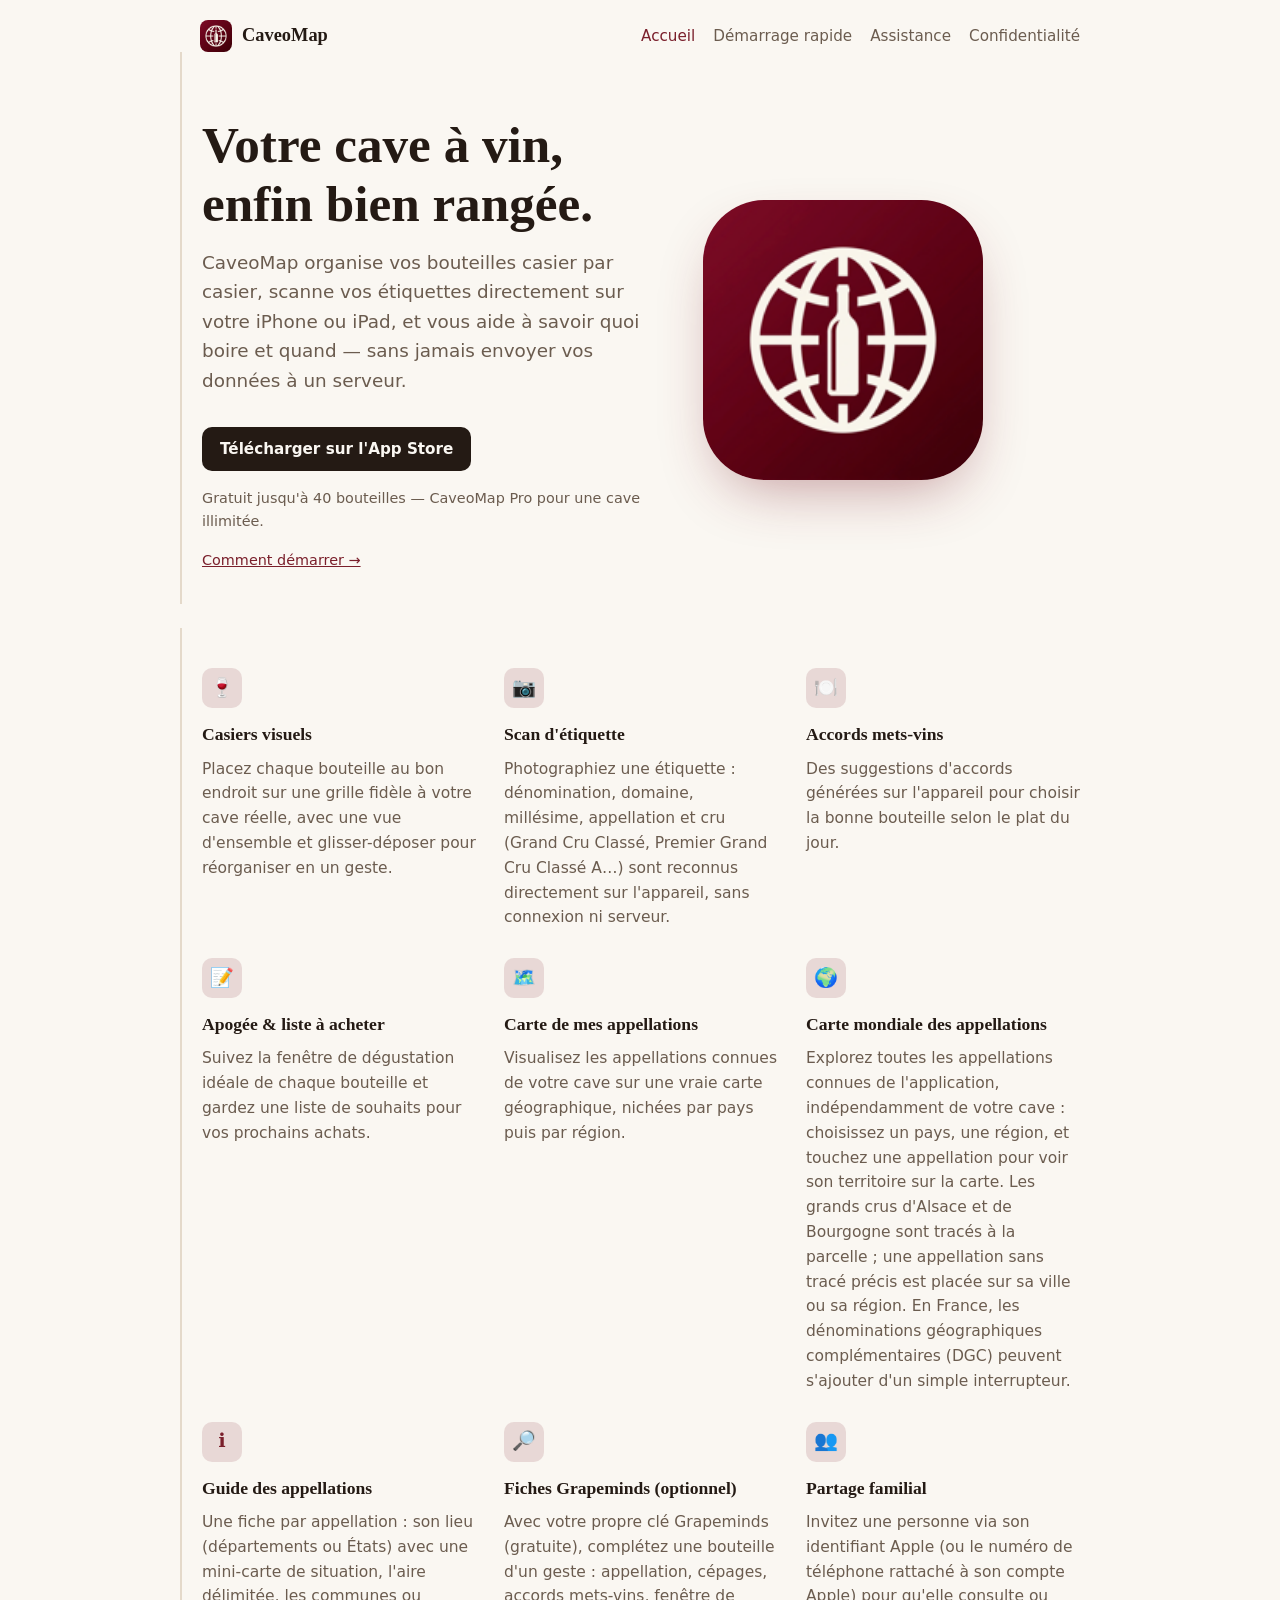
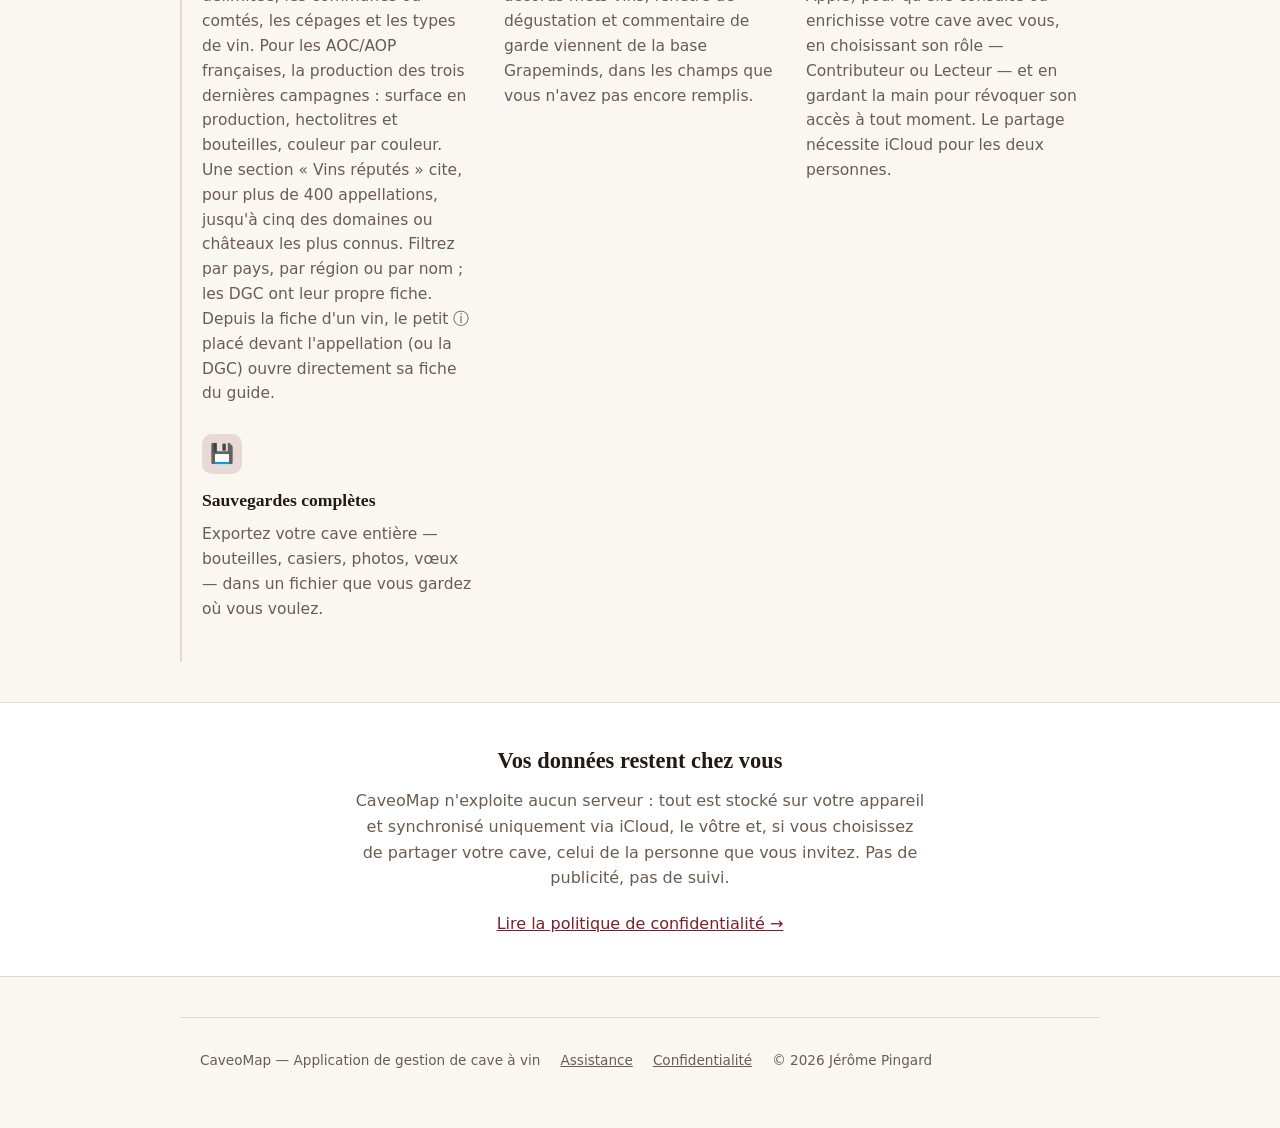
==== index.html @ 47dc6cd9 "Site : sauvegarde en dernière position ; Vins réputés, ⓘ depuis la fiche d'un vin, cru en saisie lib" ====
<!doctype html>
<html lang="fr">
<head>
<meta charset="utf-8">
<meta name="viewport" content="width=device-width, initial-scale=1">
<title>CaveoMap — Gérez votre cave à vin</title>
<meta name="description" content="CaveoMap range, scanne et organise votre cave à vin : casiers visuels, scan d'étiquette sur l'appareil, accords mets-vins, partage familial, sauvegarde complète. Vos données restent dans votre iCloud.">
<link rel="icon" type="image/png" href="assets/favicon-32.png">
<link rel="apple-touch-icon" href="assets/icon-180.png">
<link rel="stylesheet" href="css/style.css">
</head>
<body>

<header class="site-header">
  <a class="brand" href="index.html">
    <img src="assets/icon-180.png" alt="">
    <span class="brand-name">CaveoMap</span>
  </a>
  <nav class="site-nav">
    <a href="index.html" aria-current="page">Accueil</a>
    <a href="demarrage-rapide.html">Démarrage rapide</a>
    <a href="assistance.html">Assistance</a>
    <a href="confidentialite.html">Confidentialité</a>
  </nav>
</header>

<section class="hero">
  <div>
    <h1>Votre cave à vin, enfin bien rangée.</h1>
    <p class="hero-sub">CaveoMap organise vos bouteilles casier par casier, scanne vos étiquettes directement sur votre iPhone ou iPad, et vous aide à savoir quoi boire et quand — sans jamais envoyer vos données à un serveur.</p>
    <div class="store-badges">
      <a class="store-badge" href="#" id="app-store-link">
        Télécharger sur l'App Store
      </a>
    </div>
    <p class="free-note">Gratuit jusqu'à 40 bouteilles — CaveoMap Pro pour une cave illimitée.</p>
    <p class="free-note"><a href="demarrage-rapide.html">Comment démarrer →</a></p>
  </div>
  <div class="hero-art">
    <img src="assets/icon-180.png" alt="Icône de l'application CaveoMap, un globe traversé par une bouteille de vin, sur fond bordeaux">
  </div>
</section>

<section class="features">
  <div class="feature">
    <div class="icon" aria-hidden="true">🍷</div>
    <h3>Casiers visuels</h3>
    <p>Placez chaque bouteille au bon endroit sur une grille fidèle à votre cave réelle, avec une vue d'ensemble et glisser-déposer pour réorganiser en un geste.</p>
  </div>
  <div class="feature">
    <div class="icon" aria-hidden="true">📷</div>
    <h3>Scan d'étiquette</h3>
    <p>Photographiez une étiquette : dénomination, domaine, millésime, appellation et cru (Grand Cru Classé, Premier Grand Cru Classé A…) sont reconnus directement sur l'appareil, sans connexion ni serveur.</p>
  </div>
  <div class="feature">
    <div class="icon" aria-hidden="true">🍽️</div>
    <h3>Accords mets-vins</h3>
    <p>Des suggestions d'accords générées sur l'appareil pour choisir la bonne bouteille selon le plat du jour.</p>
  </div>
  <div class="feature">
    <div class="icon" aria-hidden="true">📝</div>
    <h3>Apogée &amp; liste à acheter</h3>
    <p>Suivez la fenêtre de dégustation idéale de chaque bouteille et gardez une liste de souhaits pour vos prochains achats.</p>
  </div>
  <div class="feature">
    <div class="icon" aria-hidden="true">🗺️</div>
    <h3>Carte de mes appellations</h3>
    <p>Visualisez les appellations connues de votre cave sur une vraie carte géographique, nichées par pays puis par région.</p>
  </div>
  <div class="feature">
    <div class="icon" aria-hidden="true">🌍</div>
    <h3>Carte mondiale des appellations</h3>
    <p>Explorez toutes les appellations connues de l'application, indépendamment de votre cave : choisissez un pays, une région, et touchez une appellation pour voir son territoire sur la carte. Les grands crus d'Alsace et de Bourgogne sont tracés à la parcelle ; une appellation sans tracé précis est placée sur sa ville ou sa région. En France, les dénominations géographiques complémentaires (DGC) peuvent s'ajouter d'un simple interrupteur.</p>
  </div>
  <div class="feature">
    <div class="icon" aria-hidden="true">ℹ️</div>
    <h3>Guide des appellations</h3>
    <p>Une fiche par appellation : son lieu (départements ou États) avec une mini-carte de situation, l'aire délimitée, les communes ou comtés, les cépages et les types de vin. Pour les AOC/AOP françaises, la production des trois dernières campagnes : surface en production, hectolitres et bouteilles, couleur par couleur. Une section « Vins réputés » cite, pour plus de 400 appellations, jusqu'à cinq des domaines ou châteaux les plus connus. Filtrez par pays, par région ou par nom ; les DGC ont leur propre fiche. Depuis la fiche d'un vin, le petit ⓘ placé devant l'appellation (ou la DGC) ouvre directement sa fiche du guide.</p>
  </div>
  <div class="feature">
    <div class="icon" aria-hidden="true">🔎</div>
    <h3>Fiches Grapeminds (optionnel)</h3>
    <p>Avec votre propre clé Grapeminds (gratuite), complétez une bouteille d'un geste : appellation, cépages, accords mets-vins, fenêtre de dégustation et commentaire de garde viennent de la base Grapeminds, dans les champs que vous n'avez pas encore remplis.</p>
  </div>
  <div class="feature">
    <div class="icon" aria-hidden="true">👥</div>
    <h3>Partage familial</h3>
    <p>Invitez une personne via son identifiant Apple (ou le numéro de téléphone rattaché à son compte Apple) pour qu'elle consulte ou enrichisse votre cave avec vous, en choisissant son rôle — Contributeur ou Lecteur — et en gardant la main pour révoquer son accès à tout moment. Le partage nécessite iCloud pour les deux personnes.</p>
  </div>
  <div class="feature">
    <div class="icon" aria-hidden="true">💾</div>
    <h3>Sauvegardes complètes</h3>
    <p>Exportez votre cave entière — bouteilles, casiers, photos, vœux — dans un fichier que vous gardez où vous voulez.</p>
  </div>
</section>

<div class="band">
  <div class="band-inner">
    <h2>Vos données restent chez vous</h2>
    <p>CaveoMap n'exploite aucun serveur : tout est stocké sur votre appareil et synchronisé uniquement via iCloud, le vôtre et, si vous choisissez de partager votre cave, celui de la personne que vous invitez. Pas de publicité, pas de suivi.</p>
    <a href="confidentialite.html">Lire la politique de confidentialité →</a>
  </div>
</div>

<footer class="site-footer">
  <span>CaveoMap — Application de gestion de cave à vin</span>
  <a href="assistance.html">Assistance</a>
  <a href="confidentialite.html">Confidentialité</a>
  <span>&copy; 2026 Jérôme Pingard</span>
</footer>

</body>
</html>
---- css/style.css ----
:root {
  --bg: #faf7f2;
  --fg: #241a14;
  --muted: #6b5c4f;
  --accent: #7a1f2b;
  --accent-ink: #ffffff;
  --border: #e4d9ca;
  --card: #ffffff;
}
@media (prefers-color-scheme: dark) {
  :root:not([data-theme="light"]) {
    --bg: #1a1310;
    --fg: #f1e9e0;
    --muted: #b6a593;
    --accent: #d98a94;
    --accent-ink: #1a1310;
    --border: #3a2d24;
    --card: #231a15;
    color-scheme: dark;
  }
}
:root[data-theme="dark"] {
  --bg: #1a1310;
  --fg: #f1e9e0;
  --muted: #b6a593;
  --accent: #d98a94;
  --accent-ink: #1a1310;
  --border: #3a2d24;
  --card: #231a15;
  color-scheme: dark;
}

* { box-sizing: border-box; }
html { scroll-behavior: smooth; }
body {
  margin: 0;
  background: var(--bg);
  color: var(--fg);
  font-family: -apple-system, BlinkMacSystemFont, "Segoe UI", system-ui, sans-serif;
  font-size: 16px;
  line-height: 1.6;
}

a { color: var(--accent); }

/* ---------- shared site header / footer ---------- */
.site-header {
  display: flex;
  align-items: center;
  justify-content: space-between;
  gap: 16px;
  max-width: 920px;
  margin: 0 auto;
  padding: 20px 20px 0;
}
.brand {
  display: flex;
  align-items: center;
  gap: 10px;
  text-decoration: none;
  color: var(--fg);
}
.brand img {
  width: 32px;
  height: 32px;
  border-radius: 8px;
  display: block;
}
.brand-name {
  font-family: "Fraunces", Georgia, "Times New Roman", serif;
  font-weight: 600;
  font-size: 1.15rem;
}
.site-nav {
  display: flex;
  gap: 18px;
  font-size: 0.95rem;
}
.site-nav a {
  color: var(--muted);
  text-decoration: none;
}
.site-nav a:hover,
.site-nav a[aria-current="page"] {
  color: var(--accent);
}
@media (max-width: 480px) {
  .site-header { flex-wrap: wrap; row-gap: 10px; }
  .site-nav { gap: 12px; font-size: 0.88rem; }
}

.site-footer {
  max-width: 920px;
  margin: 0 auto;
  padding: 32px 20px 56px;
  display: flex;
  flex-wrap: wrap;
  gap: 8px 20px;
  color: var(--muted);
  font-size: 0.85rem;
  border-top: 1px solid var(--border);
  margin-top: 40px;
}
.site-footer a { color: var(--muted); }
.site-footer a:hover { color: var(--accent); }

/* ---------- document pages (assistance / confidentialité) ---------- */
.page {
  max-width: 680px;
  margin: 0 auto;
  padding-block: 40px 72px;
  padding-inline: 20px;
}
h1 {
  font-family: "Fraunces", Georgia, "Times New Roman", serif;
  font-optical-sizing: auto;
  font-weight: 600;
  font-size: clamp(2rem, 5vw, 2.6rem);
  line-height: 1.15;
  margin: 0 0 6px;
  text-wrap: balance;
}
.subtitle {
  color: var(--muted);
  font-size: 0.95rem;
  margin: 0 0 40px;
}
.intro {
  font-size: 1.1rem;
  color: var(--fg);
  margin: 0 0 48px;
  max-width: 56ch;
}
section {
  border-left: 2px solid var(--border);
  padding-left: 20px;
  margin-bottom: 34px;
}
h2 {
  font-family: "Fraunces", Georgia, serif;
  font-weight: 600;
  font-size: 1.15rem;
  margin: 0 0 10px;
  color: var(--accent);
}
p { margin: 0 0 10px; max-width: 62ch; }
p:last-child { margin-bottom: 0; }

.contact {
  margin-top: 48px;
  margin-bottom: 48px;
  padding: 20px;
  background: var(--card);
  border: 1px solid var(--border);
  border-radius: 10px;
}
.contact h2 { margin-bottom: 8px; }
.contact-row {
  display: flex;
  align-items: center;
  gap: 10px;
  flex-wrap: wrap;
  margin-top: 10px;
}
.email {
  font-variant-numeric: tabular-nums;
  font-size: 1rem;
  user-select: all;
  color: var(--fg);
}
button {
  font: inherit;
  font-size: 0.85rem;
  padding: 6px 12px;
  border-radius: 6px;
  border: 1px solid var(--border);
  background: var(--bg);
  color: var(--fg);
  cursor: pointer;
}
button:hover { border-color: var(--accent); }
button:focus-visible { outline: 2px solid var(--accent); outline-offset: 2px; }

h2.section-title {
  font-family: "Fraunces", Georgia, serif;
  font-weight: 600;
  font-size: 1.3rem;
  margin: 0 0 20px;
}

details {
  border-left: 2px solid var(--border);
  padding-left: 20px;
  margin-bottom: 14px;
}
details[open] { border-left-color: var(--accent); }
summary {
  font-family: "Fraunces", Georgia, serif;
  font-weight: 600;
  font-size: 1.05rem;
  cursor: pointer;
  padding-block: 10px;
  list-style: none;
  display: flex;
  align-items: center;
  gap: 10px;
}
summary::-webkit-details-marker { display: none; }
summary::before {
  content: "+";
  color: var(--accent);
  font-size: 1.2rem;
  line-height: 1;
  width: 1em;
  flex-shrink: 0;
}
details[open] summary::before { content: "–"; }
details p {
  margin: 0 0 16px;
  padding-left: 1.9em;
  max-width: 58ch;
  color: var(--fg);
}
details p + p { margin-top: -10px; }

.meta {
  display: flex;
  flex-wrap: wrap;
  gap: 8px 20px;
  margin-top: 56px;
  padding-top: 20px;
  border-top: 1px solid var(--border);
  color: var(--muted);
  font-size: 0.85rem;
}

/* ---------- landing page ---------- */
.hero {
  max-width: 920px;
  margin: 0 auto;
  padding: 64px 20px 32px;
  display: grid;
  grid-template-columns: 1.1fr 0.9fr;
  gap: 40px;
  align-items: center;
}
@media (max-width: 720px) {
  .hero { grid-template-columns: 1fr; padding-top: 40px; text-align: center; }
  .hero-art { order: -1; justify-self: center; }
  .store-badges { justify-content: center; }
  .hero-sub { margin-inline: auto; }
}
.hero h1 {
  font-size: clamp(2.2rem, 5.5vw, 3.2rem);
  margin-bottom: 14px;
}
.hero-sub {
  font-size: 1.15rem;
  color: var(--muted);
  max-width: 48ch;
  margin: 0 0 32px;
}
.hero-art img {
  width: 100%;
  max-width: 280px;
  border-radius: 22%;
  box-shadow: 0 24px 60px -20px rgba(122, 31, 43, 0.45);
}
.store-badges {
  display: flex;
  flex-wrap: wrap;
  gap: 14px;
  align-items: center;
}
.store-badge {
  display: inline-flex;
  align-items: center;
  gap: 10px;
  padding: 10px 18px;
  border-radius: 10px;
  background: var(--fg);
  color: var(--bg);
  text-decoration: none;
  font-size: 0.95rem;
  font-weight: 600;
}
.store-badge:hover { opacity: 0.9; }
.free-note {
  margin-top: 16px;
  color: var(--muted);
  font-size: 0.9rem;
}

.features {
  max-width: 920px;
  margin: 24px auto 0;
  padding: 40px 20px;
  display: grid;
  grid-template-columns: repeat(auto-fit, minmax(240px, 1fr));
  gap: 28px;
}
.feature h3 {
  font-family: "Fraunces", Georgia, serif;
  font-weight: 600;
  font-size: 1.1rem;
  margin: 0 0 8px;
  color: var(--fg);
}
.feature p {
  margin: 0;
  color: var(--muted);
  font-size: 0.97rem;
  max-width: 42ch;
}
.feature .icon {
  display: inline-flex;
  align-items: center;
  justify-content: center;
  width: 40px;
  height: 40px;
  border-radius: 10px;
  background: color-mix(in srgb, var(--accent) 14%, transparent);
  color: var(--accent);
  font-size: 1.2rem;
  margin-bottom: 12px;
}

.band {
  background: var(--card);
  border-top: 1px solid var(--border);
  border-bottom: 1px solid var(--border);
  margin-top: 40px;
}
.band-inner {
  max-width: 920px;
  margin: 0 auto;
  padding: 40px 20px;
  text-align: center;
}
.band h2 {
  color: var(--fg);
  font-size: 1.4rem;
  margin: 0 0 10px;
}
.band p {
  color: var(--muted);
  max-width: 56ch;
  margin: 0 auto 20px;
}
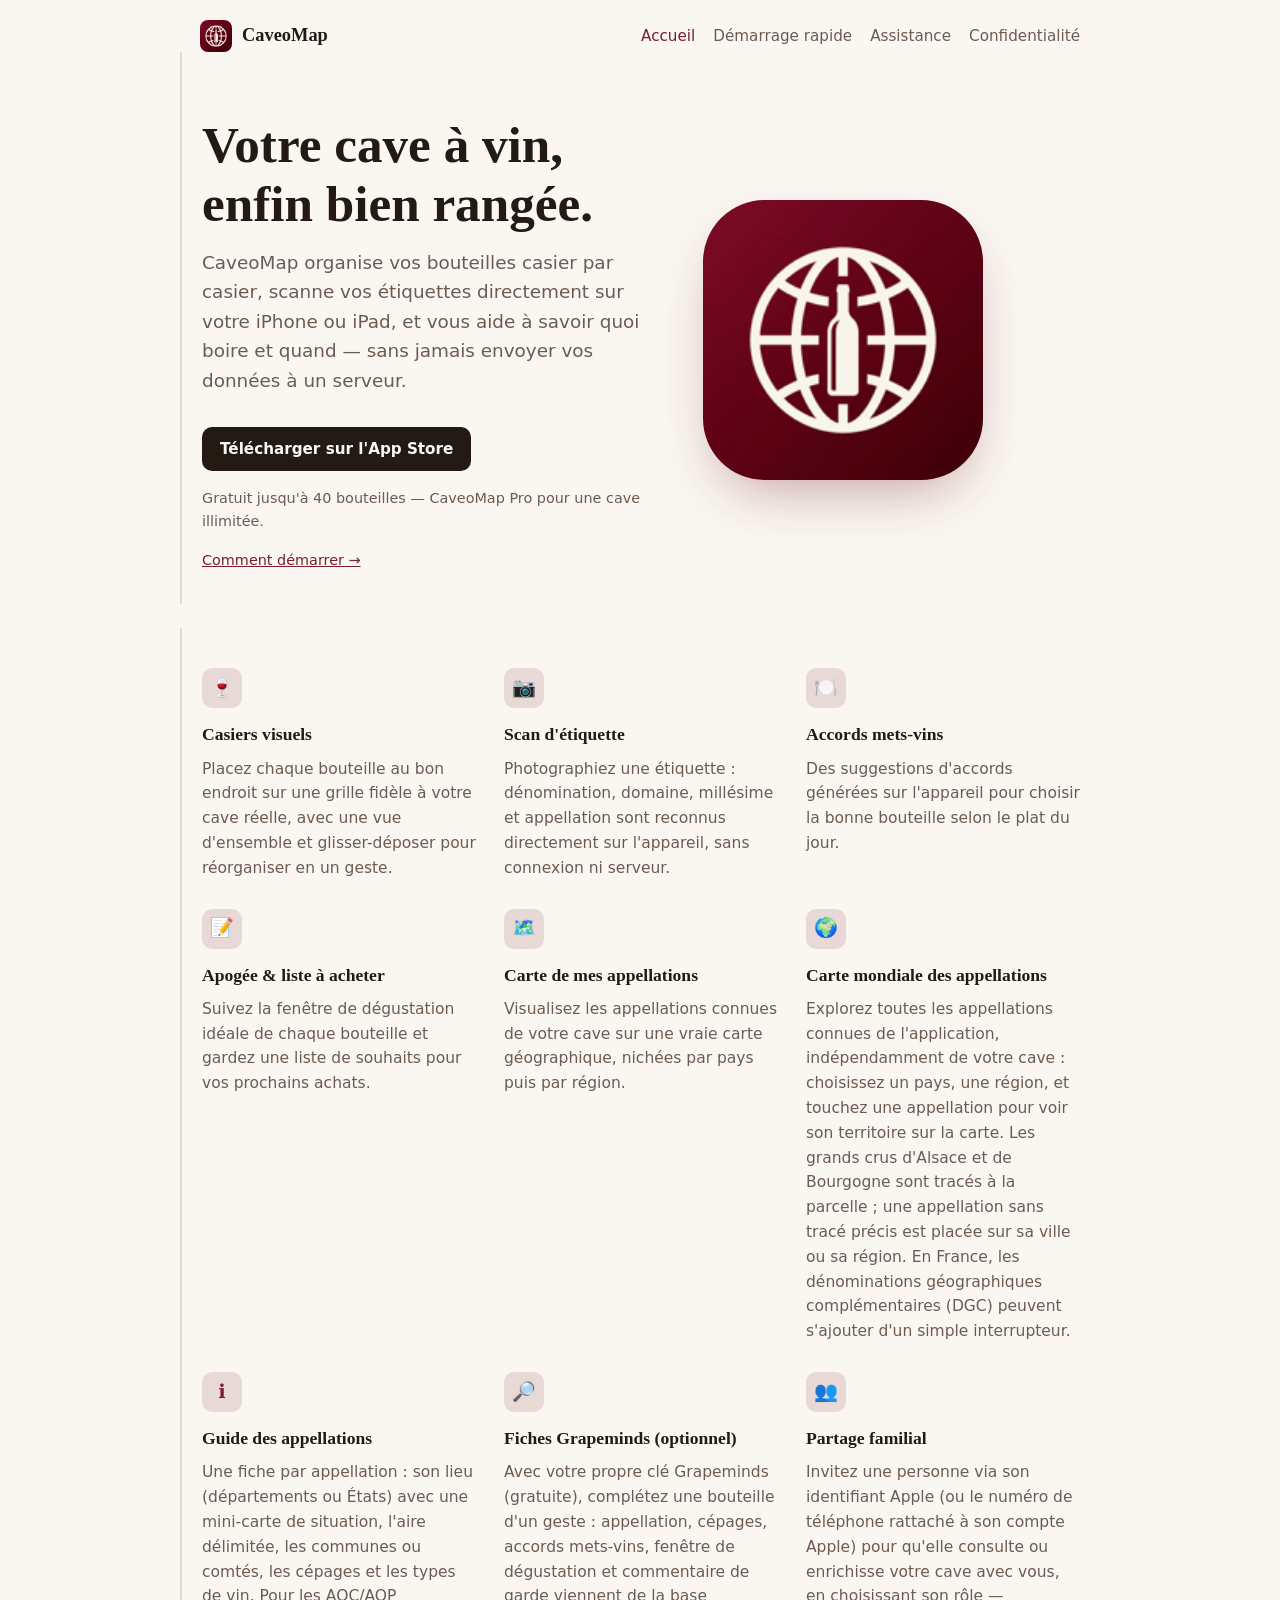
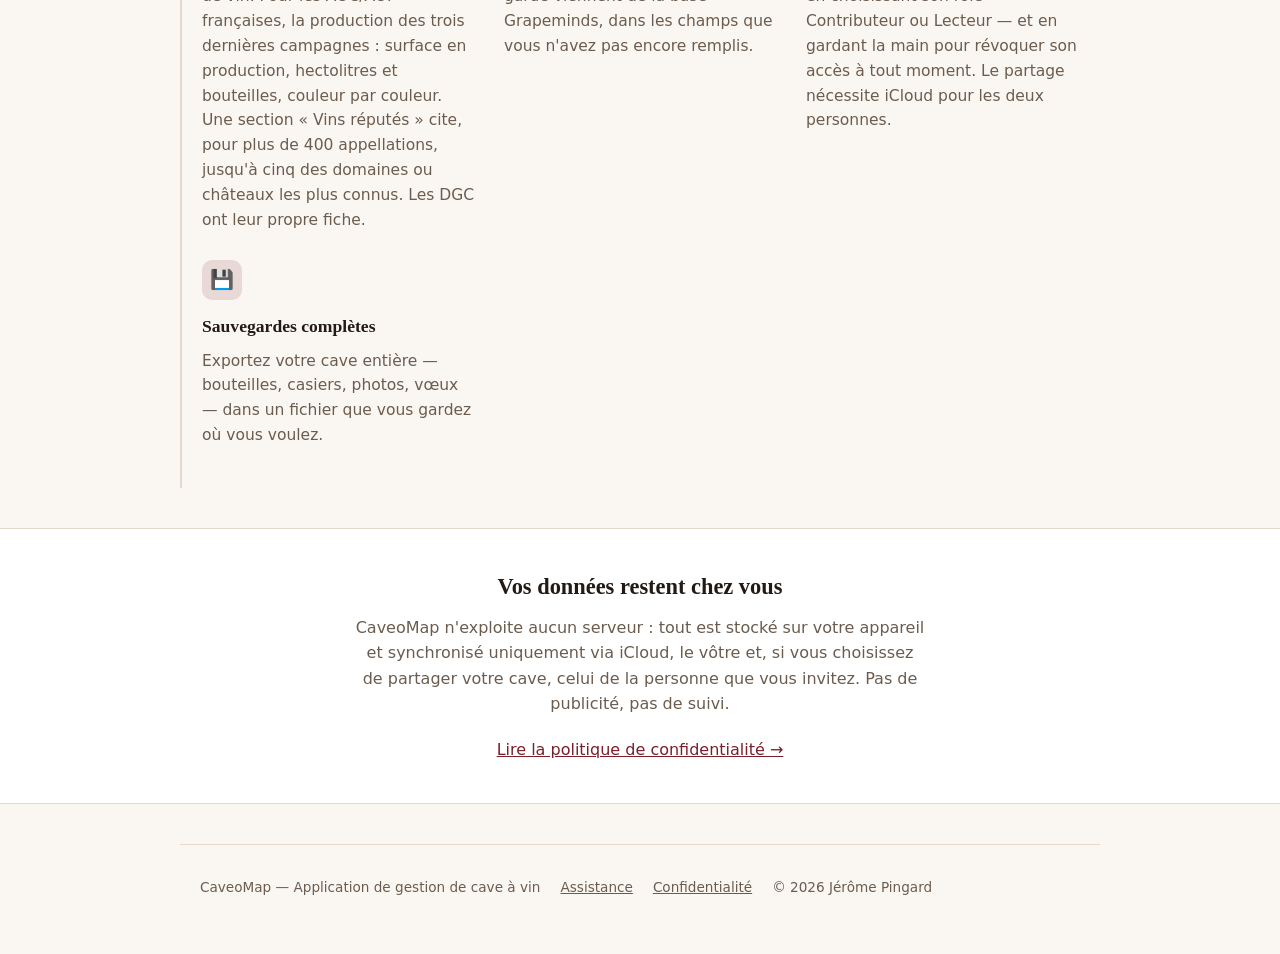
==== commit 2e0b2c03: "Site : retrait des lignes sur le cru ; accueil sans filtres ni petit ⓘ" ====
--- a/index.html
+++ b/index.html
@@ -29,7 +29,7 @@
     <h1>Votre cave à vin, enfin bien rangée.</h1>
     <p class="hero-sub">CaveoMap organise vos bouteilles casier par casier, scanne vos étiquettes directement sur votre iPhone ou iPad, et vous aide à savoir quoi boire et quand — sans jamais envoyer vos données à un serveur.</p>
     <div class="store-badges">
-      <a class="store-badge" href="#" id="app-store-link">
+      <a class="store-badge" href="https://apps.apple.com/fr/app/id6823898115" id="app-store-link">
         Télécharger sur l'App Store
       </a>
     </div>
@@ -50,7 +50,7 @@
   <div class="feature">
     <div class="icon" aria-hidden="true">📷</div>
     <h3>Scan d'étiquette</h3>
-    <p>Photographiez une étiquette : dénomination, domaine, millésime, appellation et cru (Grand Cru Classé, Premier Grand Cru Classé A…) sont reconnus directement sur l'appareil, sans connexion ni serveur.</p>
+    <p>Photographiez une étiquette : dénomination, domaine, millésime et appellation sont reconnus directement sur l'appareil, sans connexion ni serveur.</p>
   </div>
   <div class="feature">
     <div class="icon" aria-hidden="true">🍽️</div>
@@ -75,7 +75,7 @@
   <div class="feature">
     <div class="icon" aria-hidden="true">ℹ️</div>
     <h3>Guide des appellations</h3>
-    <p>Une fiche par appellation : son lieu (départements ou États) avec une mini-carte de situation, l'aire délimitée, les communes ou comtés, les cépages et les types de vin. Pour les AOC/AOP françaises, la production des trois dernières campagnes : surface en production, hectolitres et bouteilles, couleur par couleur. Une section « Vins réputés » cite, pour plus de 400 appellations, jusqu'à cinq des domaines ou châteaux les plus connus. Filtrez par pays, par région ou par nom ; les DGC ont leur propre fiche. Depuis la fiche d'un vin, le petit ⓘ placé devant l'appellation (ou la DGC) ouvre directement sa fiche du guide.</p>
+    <p>Une fiche par appellation : son lieu (départements ou États) avec une mini-carte de situation, l'aire délimitée, les communes ou comtés, les cépages et les types de vin. Pour les AOC/AOP françaises, la production des trois dernières campagnes : surface en production, hectolitres et bouteilles, couleur par couleur. Une section « Vins réputés » cite, pour plus de 400 appellations, jusqu'à cinq des domaines ou châteaux les plus connus. Les DGC ont leur propre fiche.</p>
   </div>
   <div class="feature">
     <div class="icon" aria-hidden="true">🔎</div>
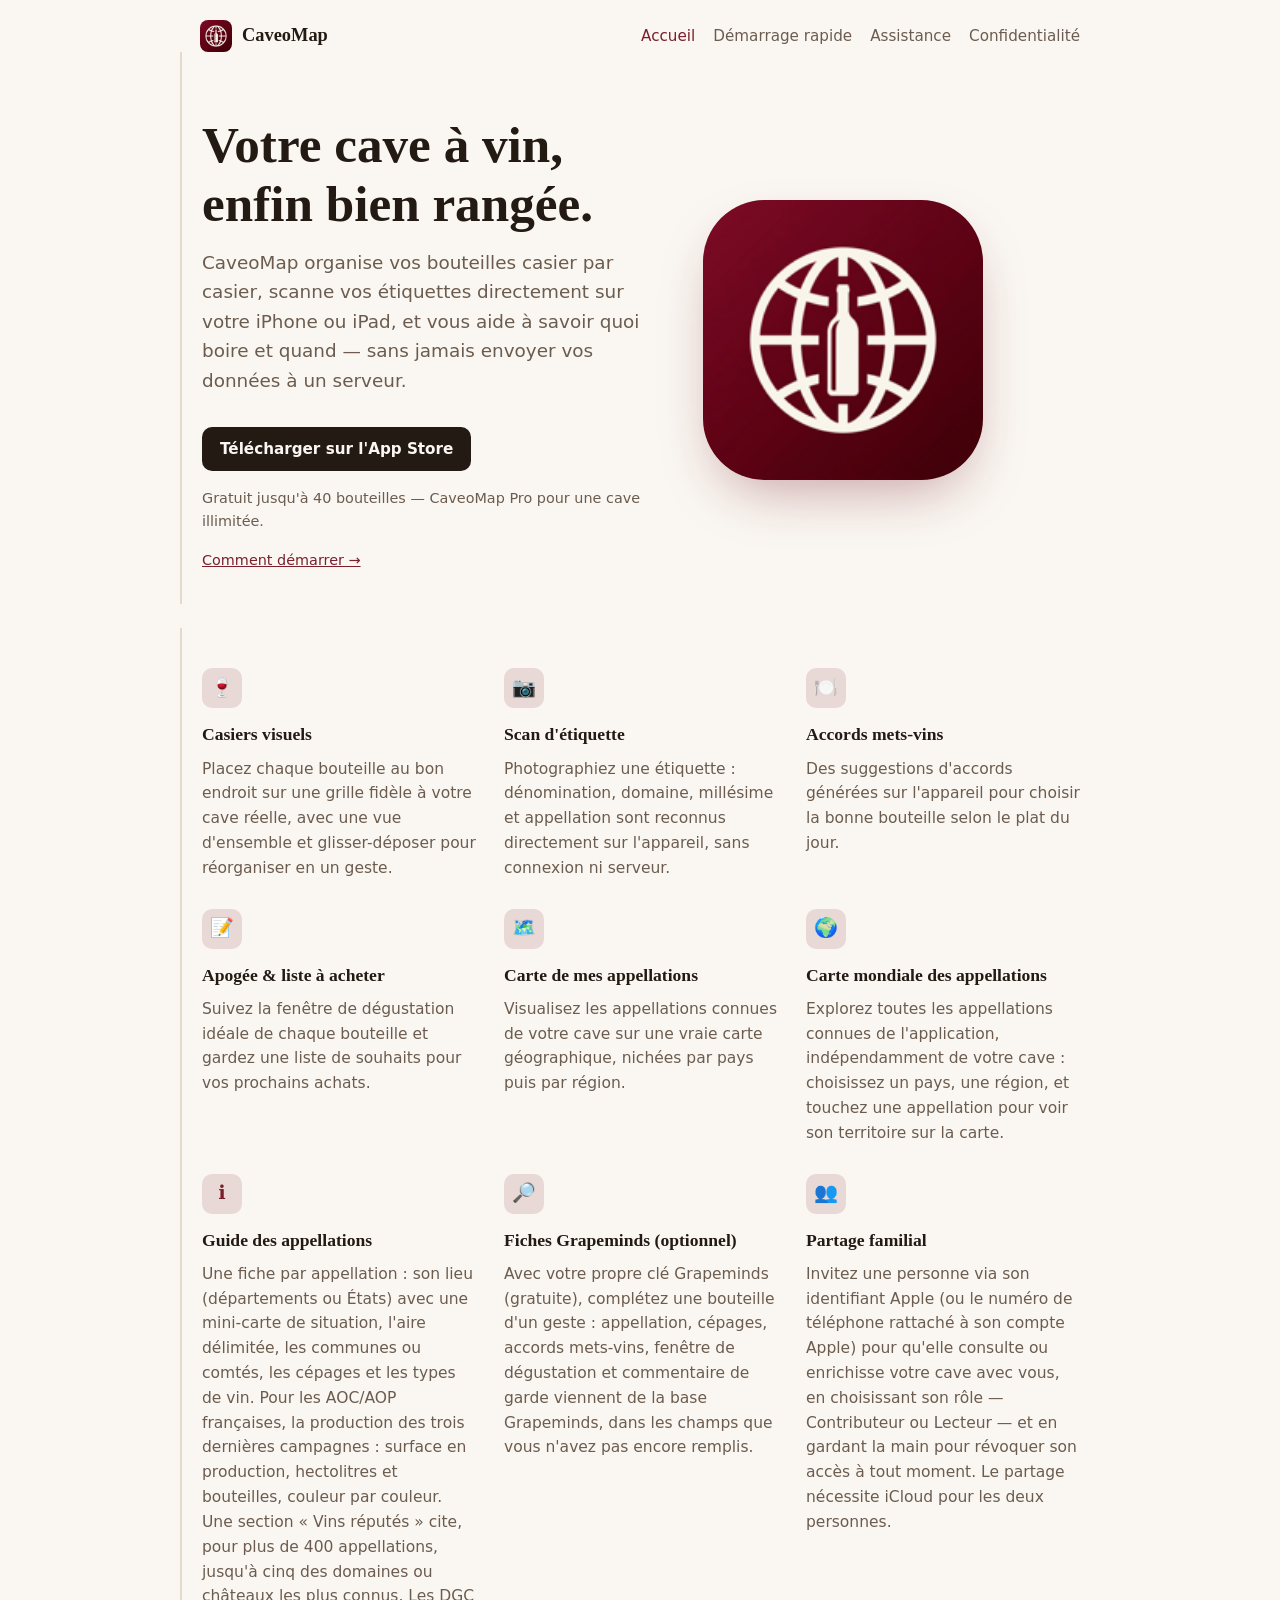
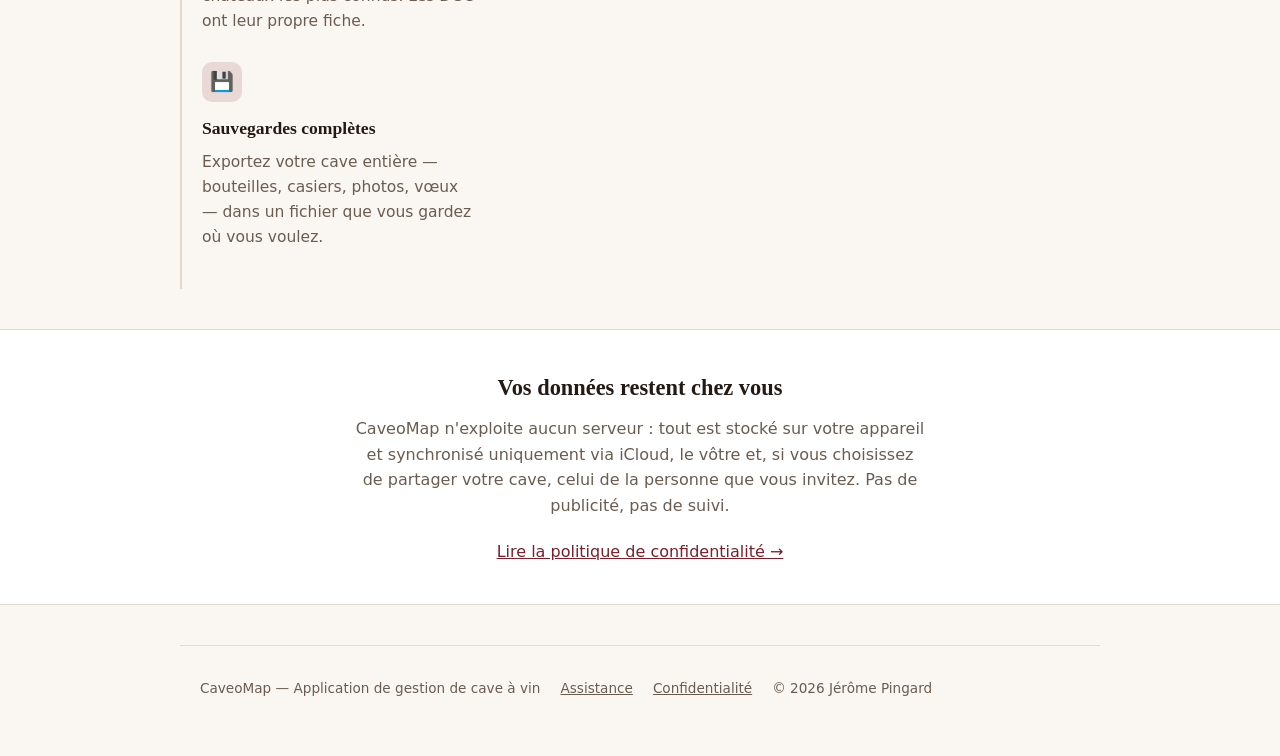
==== commit 721a46fe: "Site : accueil, carte mondiale des appellations sans le détail des tracés ni des DGC" ====
--- a/index.html
+++ b/index.html
@@ -70,7 +70,7 @@
   <div class="feature">
     <div class="icon" aria-hidden="true">🌍</div>
     <h3>Carte mondiale des appellations</h3>
-    <p>Explorez toutes les appellations connues de l'application, indépendamment de votre cave : choisissez un pays, une région, et touchez une appellation pour voir son territoire sur la carte. Les grands crus d'Alsace et de Bourgogne sont tracés à la parcelle ; une appellation sans tracé précis est placée sur sa ville ou sa région. En France, les dénominations géographiques complémentaires (DGC) peuvent s'ajouter d'un simple interrupteur.</p>
+    <p>Explorez toutes les appellations connues de l'application, indépendamment de votre cave : choisissez un pays, une région, et touchez une appellation pour voir son territoire sur la carte.</p>
   </div>
   <div class="feature">
     <div class="icon" aria-hidden="true">ℹ️</div>
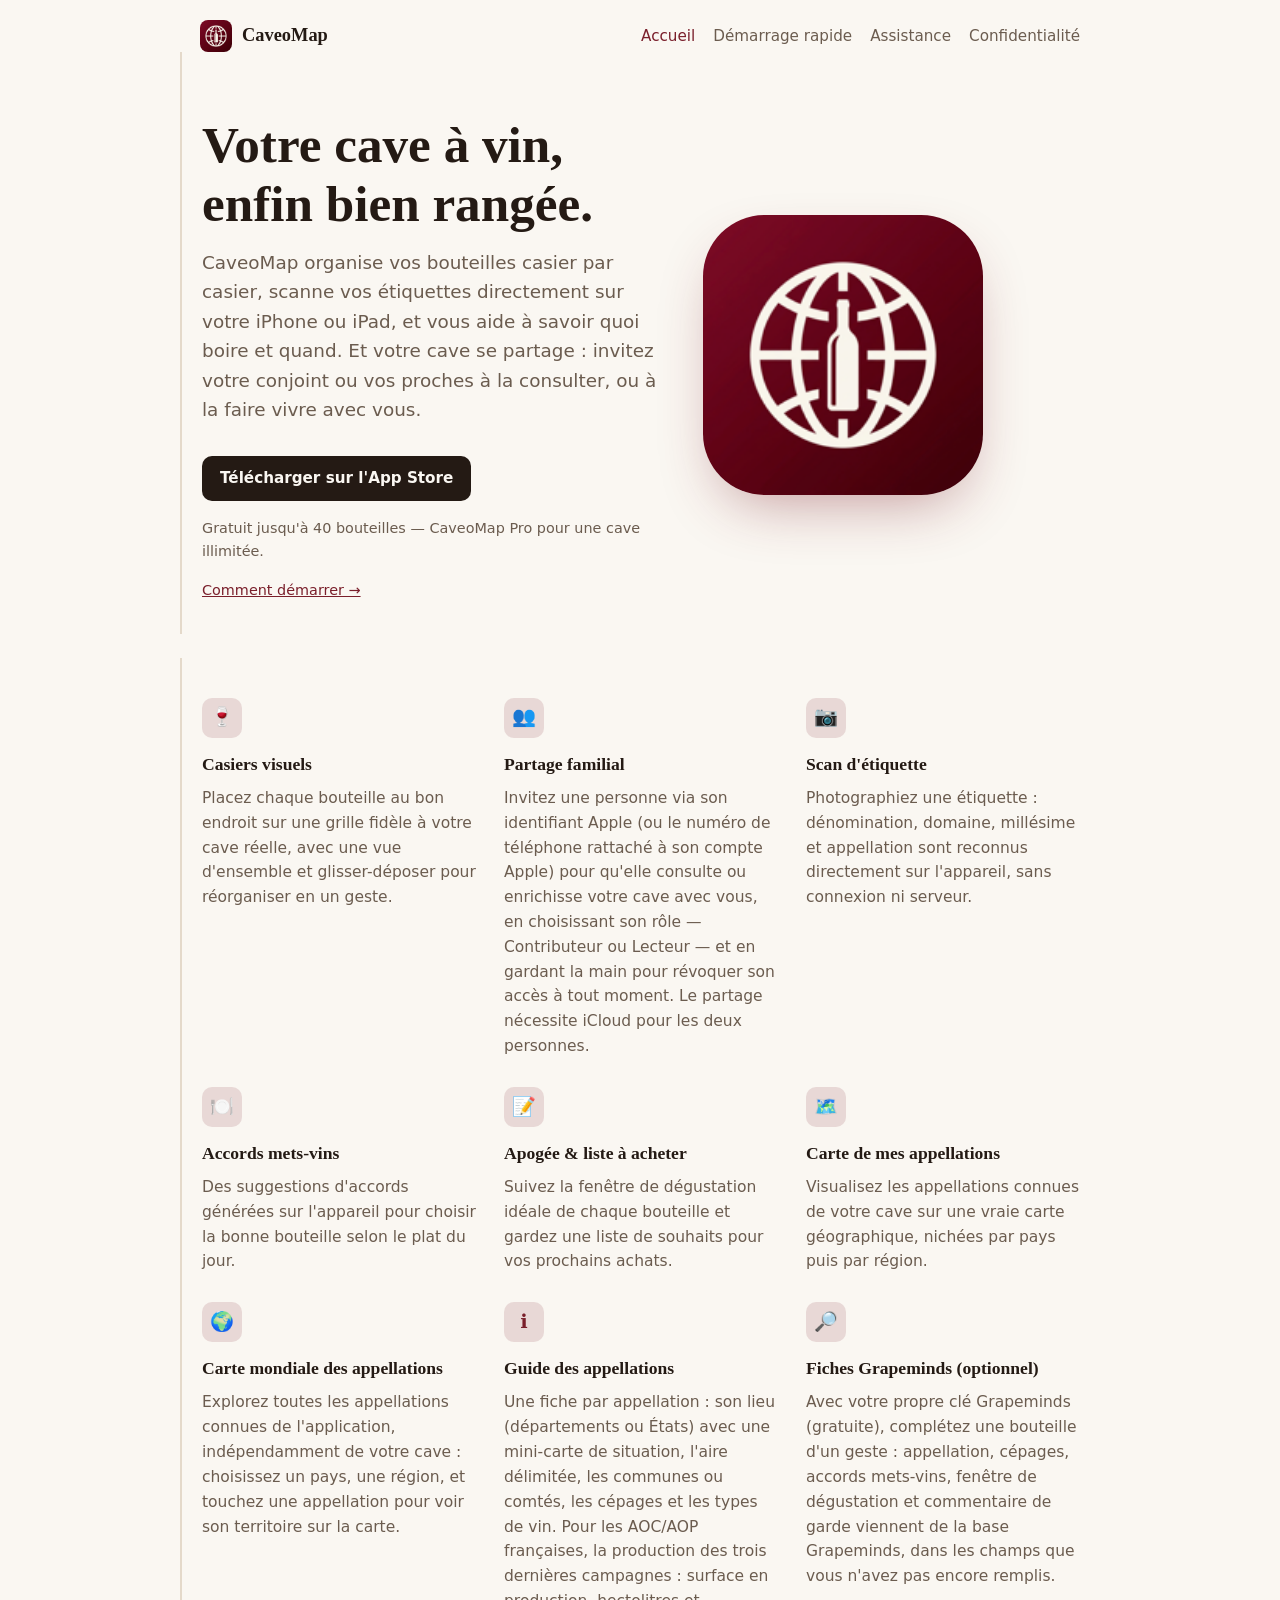
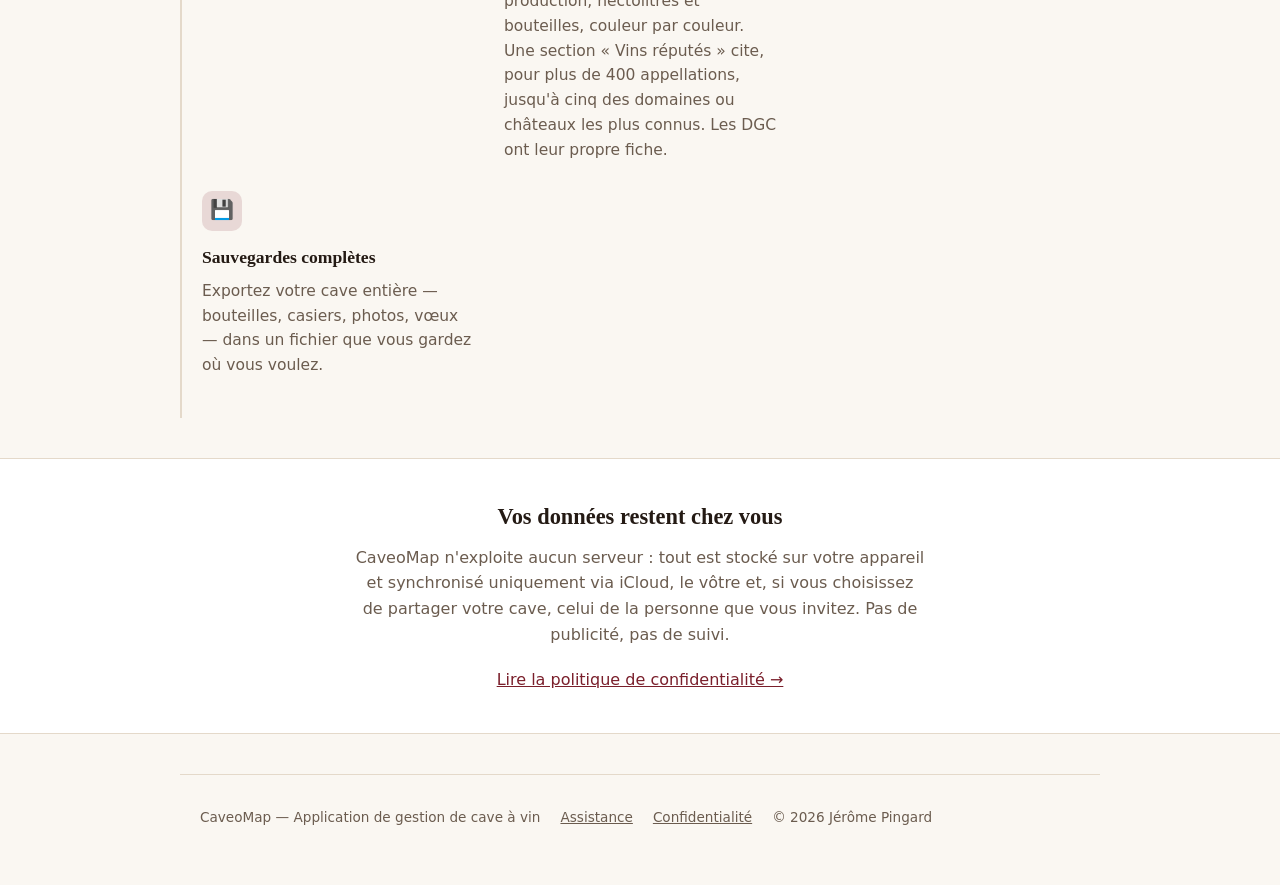
==== commit 0e195f42: "Site : accueil, le partage de la cave mis en avant (accroche + 2e carte) ; plus de mention des serve" ====
--- a/index.html
+++ b/index.html
@@ -27,7 +27,7 @@
 <section class="hero">
   <div>
     <h1>Votre cave à vin, enfin bien rangée.</h1>
-    <p class="hero-sub">CaveoMap organise vos bouteilles casier par casier, scanne vos étiquettes directement sur votre iPhone ou iPad, et vous aide à savoir quoi boire et quand — sans jamais envoyer vos données à un serveur.</p>
+    <p class="hero-sub">CaveoMap organise vos bouteilles casier par casier, scanne vos étiquettes directement sur votre iPhone ou iPad, et vous aide à savoir quoi boire et quand. Et votre cave se partage : invitez votre conjoint ou vos proches à la consulter, ou à la faire vivre avec vous.</p>
     <div class="store-badges">
       <a class="store-badge" href="https://apps.apple.com/fr/app/id6823898115" id="app-store-link">
         Télécharger sur l'App Store
@@ -46,6 +46,11 @@
     <div class="icon" aria-hidden="true">🍷</div>
     <h3>Casiers visuels</h3>
     <p>Placez chaque bouteille au bon endroit sur une grille fidèle à votre cave réelle, avec une vue d'ensemble et glisser-déposer pour réorganiser en un geste.</p>
+  </div>
+  <div class="feature">
+    <div class="icon" aria-hidden="true">👥</div>
+    <h3>Partage familial</h3>
+    <p>Invitez une personne via son identifiant Apple (ou le numéro de téléphone rattaché à son compte Apple) pour qu'elle consulte ou enrichisse votre cave avec vous, en choisissant son rôle — Contributeur ou Lecteur — et en gardant la main pour révoquer son accès à tout moment. Le partage nécessite iCloud pour les deux personnes.</p>
   </div>
   <div class="feature">
     <div class="icon" aria-hidden="true">📷</div>
@@ -83,11 +88,6 @@
     <p>Avec votre propre clé Grapeminds (gratuite), complétez une bouteille d'un geste : appellation, cépages, accords mets-vins, fenêtre de dégustation et commentaire de garde viennent de la base Grapeminds, dans les champs que vous n'avez pas encore remplis.</p>
   </div>
   <div class="feature">
-    <div class="icon" aria-hidden="true">👥</div>
-    <h3>Partage familial</h3>
-    <p>Invitez une personne via son identifiant Apple (ou le numéro de téléphone rattaché à son compte Apple) pour qu'elle consulte ou enrichisse votre cave avec vous, en choisissant son rôle — Contributeur ou Lecteur — et en gardant la main pour révoquer son accès à tout moment. Le partage nécessite iCloud pour les deux personnes.</p>
-  </div>
-  <div class="feature">
     <div class="icon" aria-hidden="true">💾</div>
     <h3>Sauvegardes complètes</h3>
     <p>Exportez votre cave entière — bouteilles, casiers, photos, vœux — dans un fichier que vous gardez où vous voulez.</p>
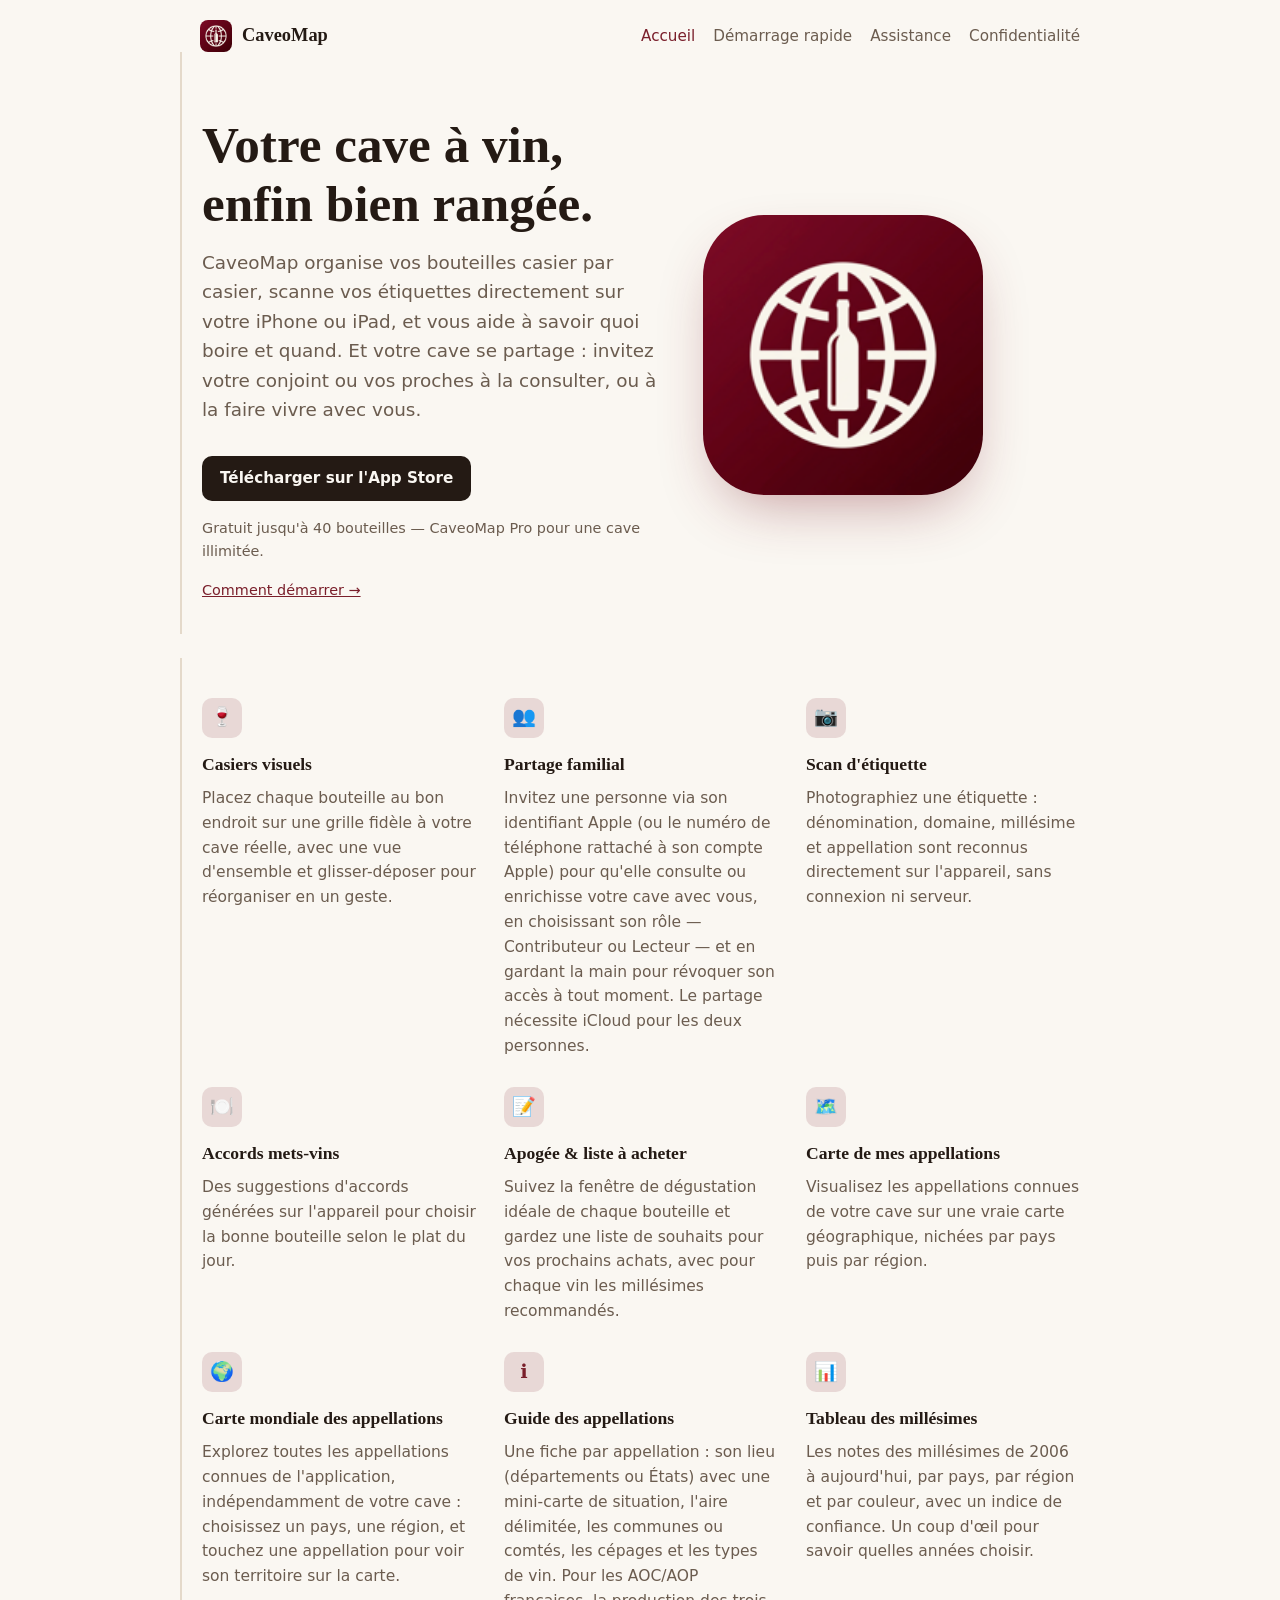
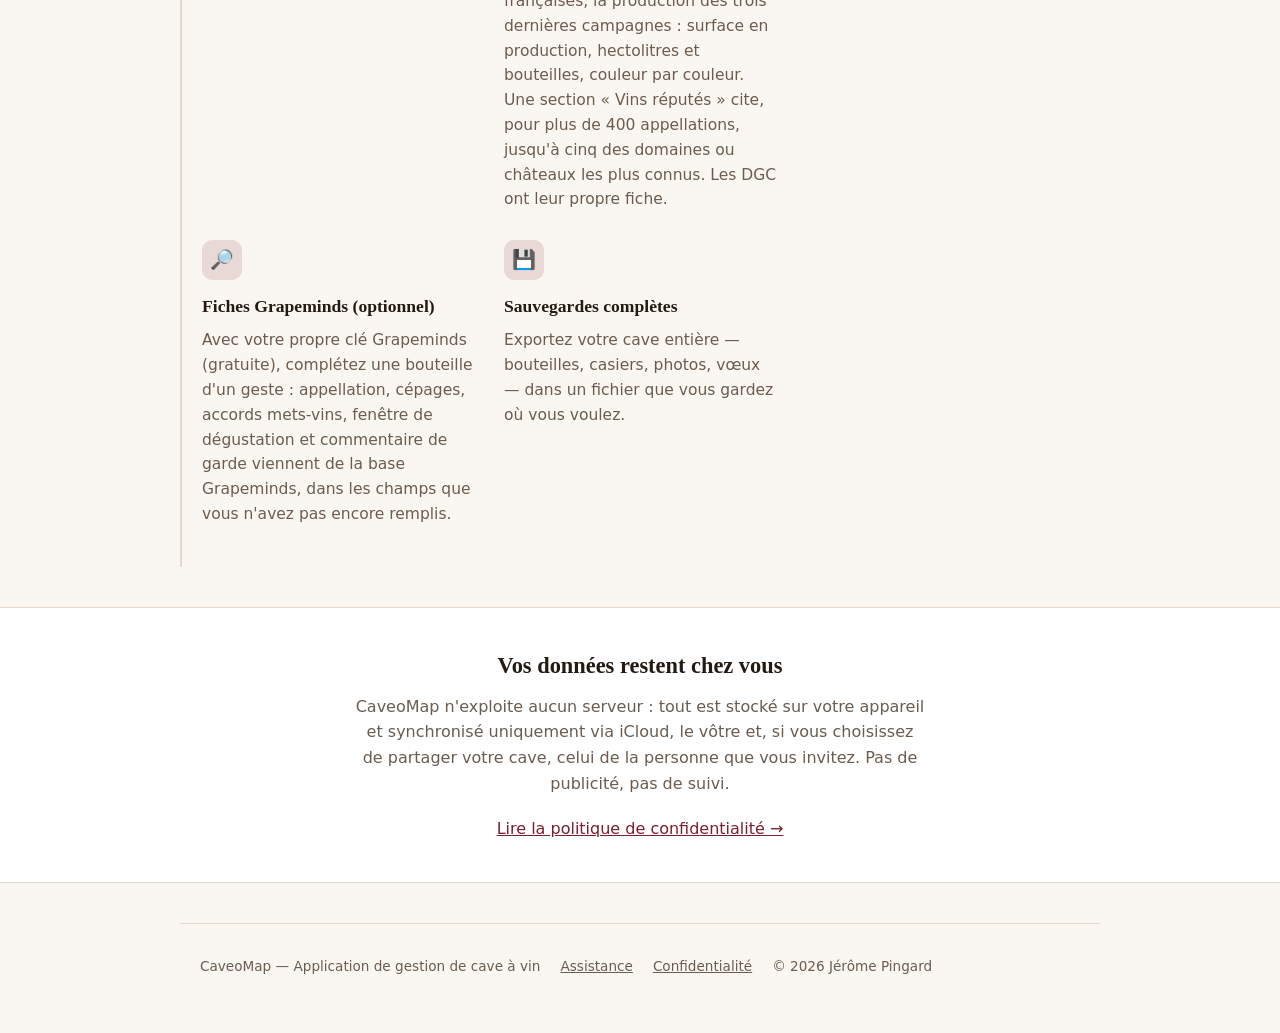
==== commit 3922cb89: "Site : Tableau des millésimes et millésimes recommandés (accueil, démarrage rapide, assistance)" ====
--- a/index.html
+++ b/index.html
@@ -65,7 +65,7 @@
   <div class="feature">
     <div class="icon" aria-hidden="true">📝</div>
     <h3>Apogée &amp; liste à acheter</h3>
-    <p>Suivez la fenêtre de dégustation idéale de chaque bouteille et gardez une liste de souhaits pour vos prochains achats.</p>
+    <p>Suivez la fenêtre de dégustation idéale de chaque bouteille et gardez une liste de souhaits pour vos prochains achats, avec pour chaque vin les millésimes recommandés.</p>
   </div>
   <div class="feature">
     <div class="icon" aria-hidden="true">🗺️</div>
@@ -81,6 +81,11 @@
     <div class="icon" aria-hidden="true">ℹ️</div>
     <h3>Guide des appellations</h3>
     <p>Une fiche par appellation : son lieu (départements ou États) avec une mini-carte de situation, l'aire délimitée, les communes ou comtés, les cépages et les types de vin. Pour les AOC/AOP françaises, la production des trois dernières campagnes : surface en production, hectolitres et bouteilles, couleur par couleur. Une section « Vins réputés » cite, pour plus de 400 appellations, jusqu'à cinq des domaines ou châteaux les plus connus. Les DGC ont leur propre fiche.</p>
+  </div>
+  <div class="feature">
+    <div class="icon" aria-hidden="true">📊</div>
+    <h3>Tableau des millésimes</h3>
+    <p>Les notes des millésimes de 2006 à aujourd'hui, par pays, par région et par couleur, avec un indice de confiance. Un coup d'œil pour savoir quelles années choisir.</p>
   </div>
   <div class="feature">
     <div class="icon" aria-hidden="true">🔎</div>
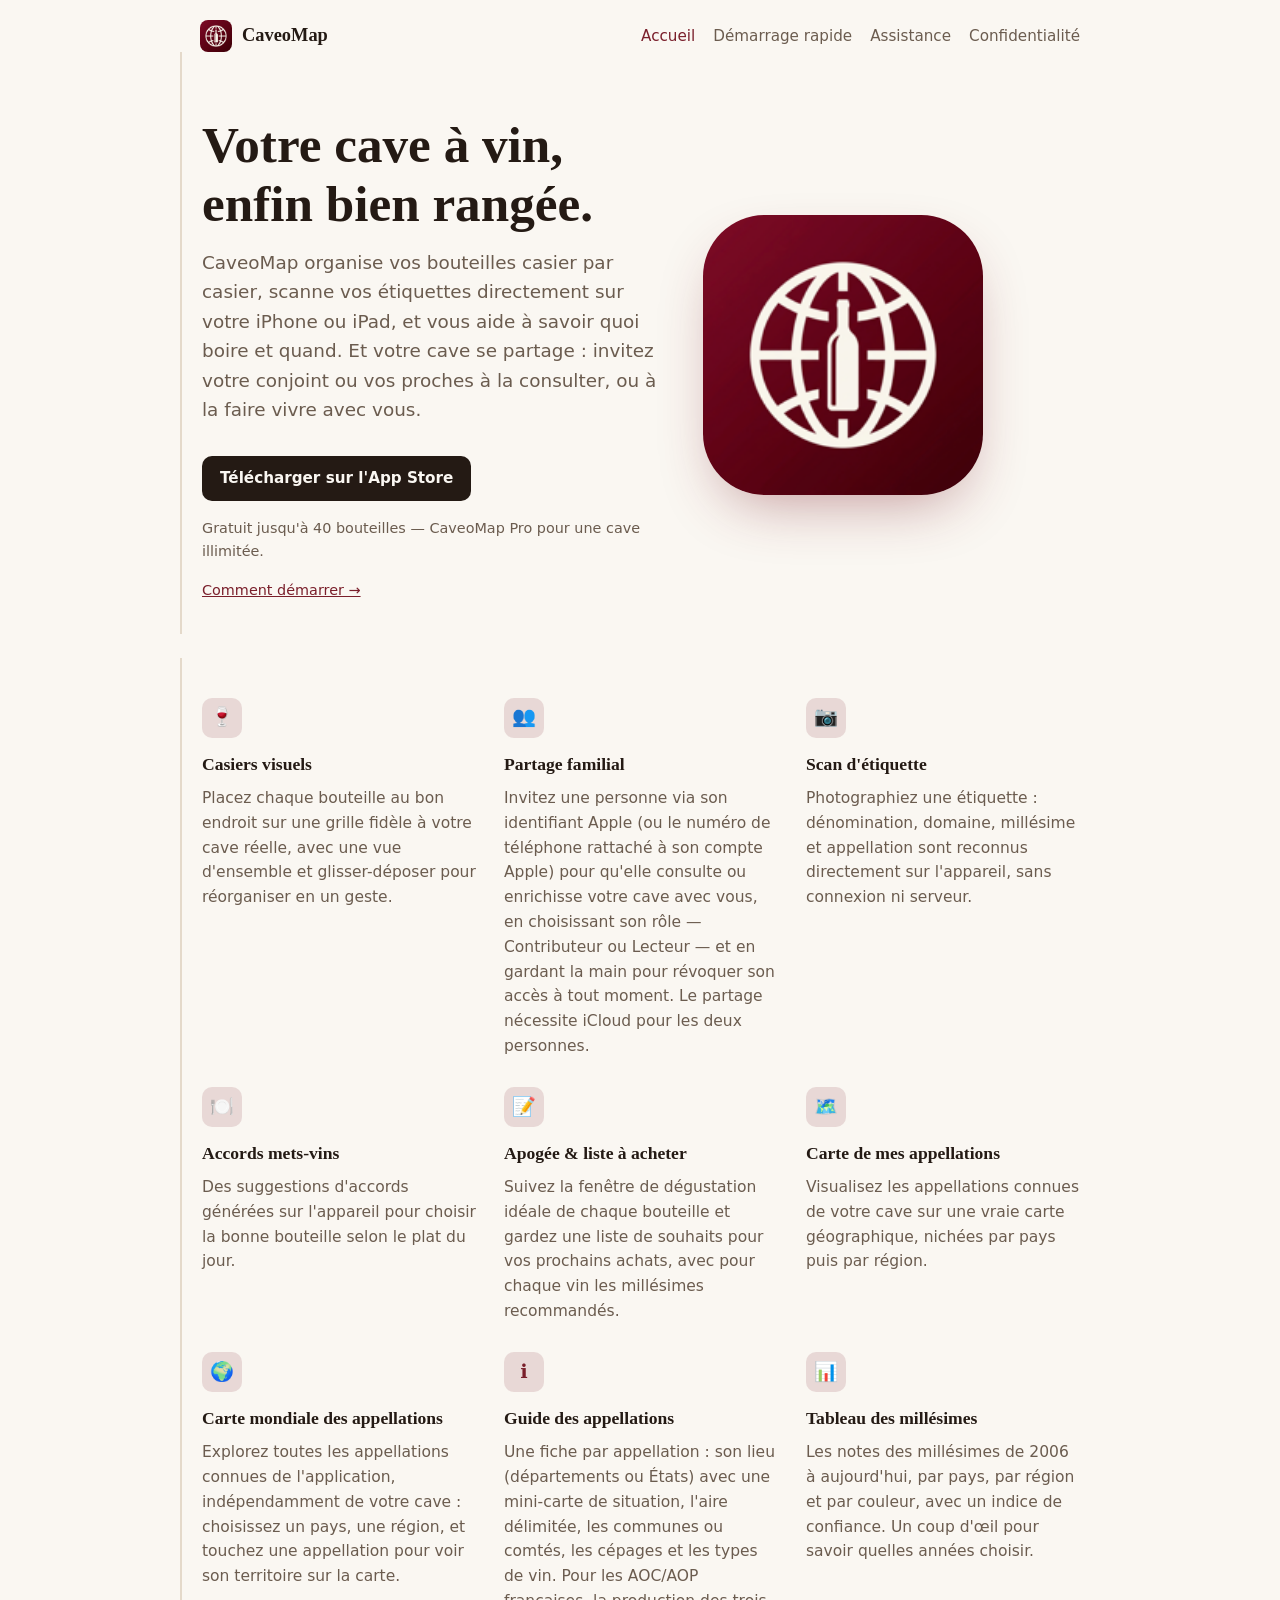
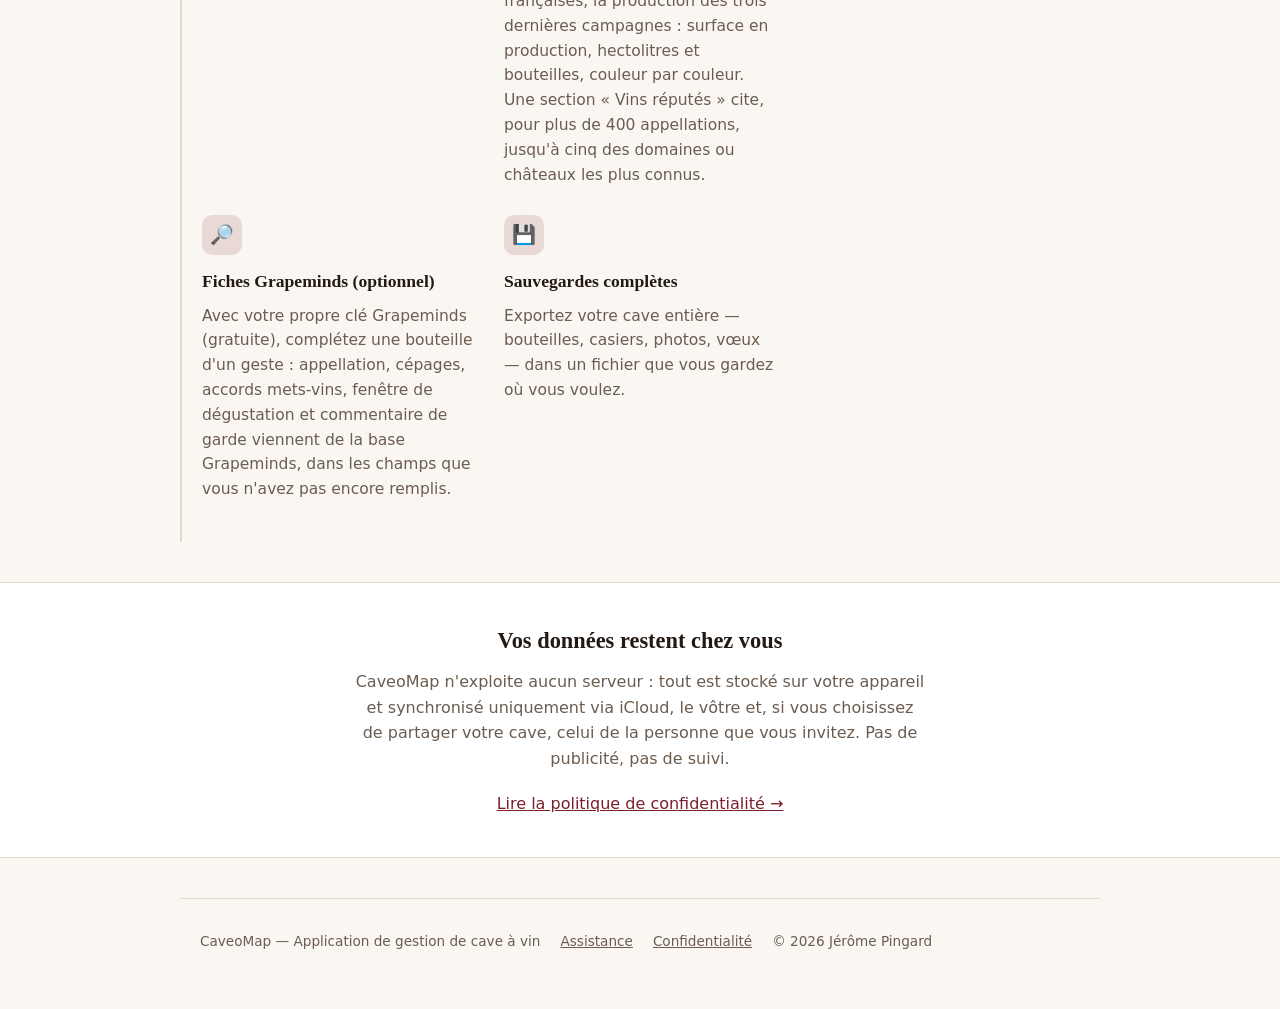
==== commit 0b946c3e: "Accueil : retire la phrase sur les fiches des DGC Co-Authored-By: Claude Sonnet 5.5 <noreply@anthrop" ====
--- a/index.html
+++ b/index.html
@@ -80,7 +80,7 @@
   <div class="feature">
     <div class="icon" aria-hidden="true">ℹ️</div>
     <h3>Guide des appellations</h3>
-    <p>Une fiche par appellation : son lieu (départements ou États) avec une mini-carte de situation, l'aire délimitée, les communes ou comtés, les cépages et les types de vin. Pour les AOC/AOP françaises, la production des trois dernières campagnes : surface en production, hectolitres et bouteilles, couleur par couleur. Une section « Vins réputés » cite, pour plus de 400 appellations, jusqu'à cinq des domaines ou châteaux les plus connus. Les DGC ont leur propre fiche.</p>
+    <p>Une fiche par appellation : son lieu (départements ou États) avec une mini-carte de situation, l'aire délimitée, les communes ou comtés, les cépages et les types de vin. Pour les AOC/AOP françaises, la production des trois dernières campagnes : surface en production, hectolitres et bouteilles, couleur par couleur. Une section « Vins réputés » cite, pour plus de 400 appellations, jusqu'à cinq des domaines ou châteaux les plus connus.</p>
   </div>
   <div class="feature">
     <div class="icon" aria-hidden="true">📊</div>
